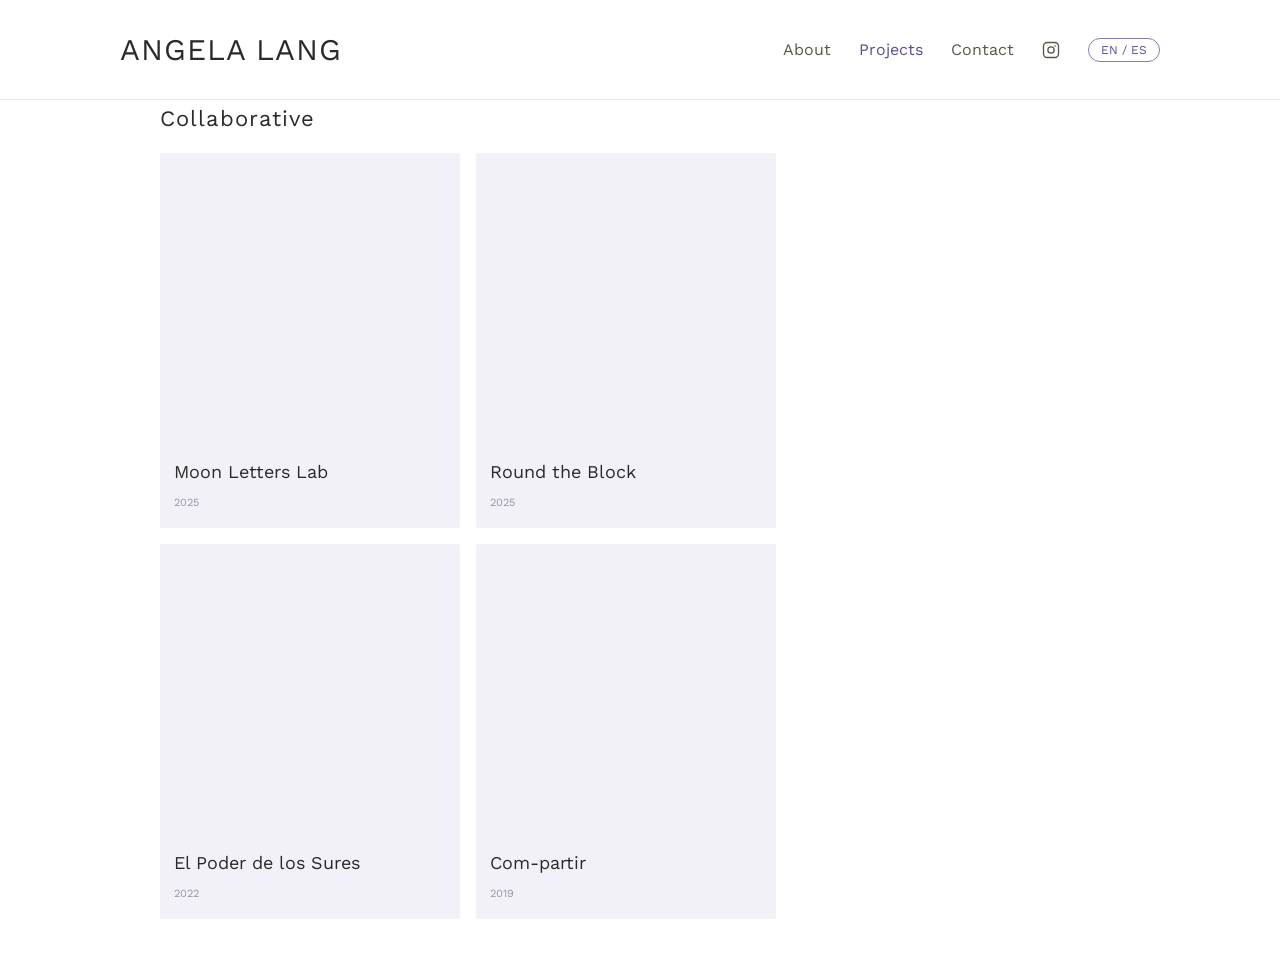
==== collaborations.html @ 2eeb550e "initial site upload" ====
<!DOCTYPE html>
<html lang="en">
<head>
<meta charset="UTF-8">
<meta name="viewport" content="width=device-width, initial-scale=1.0">
<title>Collaborative &mdash; Angela Lang</title>
<link rel="preconnect" href="https://fonts.googleapis.com">
<link href="https://fonts.googleapis.com/css2?family=Work+Sans:wght@400;500&display=swap" rel="stylesheet">
<link rel="stylesheet" href="css/style.css">
</head>
<body>

<header class="site-header">
  <div class="wrap nav-row">
    <a href="index.html" class="wordmark">Angela Lang</a>
    <button class="menu-toggle" aria-label="Menu">&#9776;</button>
    <nav class="primary-nav">
      <a href="about.html">About</a>
      <div class="nav-dropdown" tabindex="0">
        <a href="literary.html" class="active">Projects</a>
        <div class="nav-dropdown-menu">
          <a href="literary.html">Literary</a>
          <a href="series.html">Visual</a>
          <a href="collaborations.html">Collaborative</a>
        </div>
      </div>
      <a href="contact.html">Contact</a>
      <a href="https://www.instagram.com/portableangela/" target="_blank" rel="noopener" class="nav-icon" aria-label="Instagram"><svg width="18" height="18" viewBox="0 0 24 24" fill="none" stroke="currentColor" stroke-width="1.8"><rect x="2" y="2" width="20" height="20" rx="5"/><circle cx="12" cy="12" r="4.2"/><circle cx="17.4" cy="6.6" r="1.1" fill="currentColor" stroke="none"/></svg></a>
      <button class="lang-toggle">EN / ES</button>
    </nav>
  </div>
</header>

<main class="wrap">
  <h1 class="section-label" data-category-label style="font-size:22px; text-transform:none; color:var(--ink);"></h1>
  <div class="project-grid project-grid--two-col" data-project-grid></div>
</main>


<script src="content.js"></script>
<script src="js/main.js"></script>
<script>renderProjectCategory("collaborations");</script>
</body>
</html>
---- css/style.css ----
/* ---- tokens ---- */
:root {
  --bg: #FFFFFF;
  --bg-alt: #F7F6FA;
  --surface: #F3F1F8;
  --surface-alt: #FAF9FC;
  --border: #EAE8F1;
  --ink: #2B2A28;
  --text-secondary: #5B564C;
  --text-muted: #9A94A8;
  --accent: #8A7CA8;
  --accent-text: #5A4E92;
  --accent-strong: #6F5F9E;

  --font-display: 'Work Sans', sans-serif;
  --font-body: 'Work Sans', sans-serif;
}

* { box-sizing: border-box; }

html { scroll-behavior: smooth; }

body {
  margin: 0;
  background: var(--bg);
  color: var(--ink);
  font-family: var(--font-body);
  font-size: 16px;
  line-height: 1.7;
  -webkit-font-smoothing: antialiased;
}

a { color: inherit; text-decoration: none; }
img { max-width: 100%; display: block; }

.eyebrow {
  font-family: var(--font-display);
  font-size: 13px;
  letter-spacing: 0.06em;
  text-transform: uppercase;
  color: var(--accent-text);
}

/* ---- layout shell ---- */
.wrap {
  max-width: 1040px;
  margin: 0 auto;
  padding: 0 40px;
}

@media (max-width: 640px) {
  .wrap { padding: 0 20px; }
}

/* ---- header / nav ---- */
header.site-header {
  border-bottom: 0.5px solid var(--border);
}

.nav-row {
  display: flex;
  justify-content: space-between;
  align-items: center;
  padding: 24px 0;
}

.wordmark {
  font-family: var(--font-display);
  font-size: 30px;
  text-transform: uppercase;
  letter-spacing: 0.03em;
  color: var(--ink);
}

nav.primary-nav {
  display: flex;
  align-items: center;
  gap: 28px;
  font-size: 16px;
  color: var(--text-secondary);
}

nav.primary-nav a:hover,
nav.primary-nav a.active { color: var(--accent-text); }

.nav-dropdown { position: relative; }

.nav-dropdown-menu {
  position: absolute;
  top: 26px;
  left: -12px;
  background: var(--bg);
  border: 0.5px solid var(--border);
  border-radius: 6px;
  padding: 8px 0;
  min-width: 150px;
  box-shadow: 0 8px 24px rgba(43,42,40,0.06);
  display: none;
  z-index: 20;
}

.nav-dropdown:hover .nav-dropdown-menu,
.nav-dropdown:focus-within .nav-dropdown-menu { display: block; }

.nav-dropdown-menu a {
  display: block;
  padding: 8px 16px;
  font-size: 13px;
  color: var(--text-secondary);
}

.nav-dropdown-menu a:hover { color: var(--accent-text); background: var(--surface-alt); }

.lang-toggle {
  border: 0.5px solid var(--accent);
  color: var(--accent-text);
  border-radius: 14px;
  padding: 4px 12px;
  font-size: 12px;
  background: none;
  cursor: pointer;
  font-family: var(--font-body);
}

.nav-icon {
  display: flex;
  align-items: center;
  color: var(--text-secondary);
}

.nav-icon:hover { color: var(--accent-text); }

.menu-toggle {
  display: none;
  background: none;
  border: none;
  font-size: 22px;
  color: var(--ink);
  cursor: pointer;
}

@media (max-width: 760px) {
  nav.primary-nav { display: none; }
  .menu-toggle { display: block; }
  nav.primary-nav.open {
    display: flex;
    flex-direction: column;
    align-items: flex-start;
    gap: 14px;
    position: absolute;
    top: 68px;
    left: 0;
    right: 0;
    background: var(--bg);
    border-bottom: 0.5px solid var(--border);
    padding: 20px 40px;
    z-index: 30;
  }
  .nav-dropdown-menu { position: static; box-shadow: none; border: none; padding: 4px 0 0 12px; }
}

/* ---- hero ---- */
.hero {
  text-align: center;
  padding: 64px 0 48px;
}

.hero h1 {
  font-family: var(--font-body);
  font-weight: 400;
  font-size: 34px;
  letter-spacing: 0.01em;
  line-height: 1.3;
  color: var(--ink);
  max-width: 560px;
  margin: 0 auto 18px;
}

.hero p {
  font-size: 17px;
  color: var(--text-secondary);
  max-width: 480px;
  margin: 0 auto;
}

/* ---- section labels ---- */
.section-label {
  font-family: var(--font-display);
  font-weight: 400;
  font-size: 18px;
  text-transform: uppercase;
  letter-spacing: 0.05em;
  color: var(--text-muted);
  margin: 0 0 16px;
}

/* ---- project grid / cards ---- */
.project-grid {
  display: grid;
  grid-template-columns: repeat(3, 1fr);
  gap: 16px;
  margin-bottom: 48px;
}

.project-grid--two-col {
  grid-template-columns: repeat(2, minmax(0, 300px));
  justify-content: start;
}

@media (max-width: 640px) {
  .project-grid { grid-template-columns: 1fr 1fr; }
}

.project-card {
  background: var(--surface);
  border-radius: 2px;
  aspect-ratio: 4 / 5;
  display: flex;
  align-items: flex-end;
  padding: 14px;
  transition: background 0.15s ease;
}

.project-card:hover { background: #ECE9F5; }

.project-card .tag {
  font-family: var(--font-display);
  font-size: 18px;
  color: var(--ink);
  display: block;
}

.project-card .title {
  font-size: 11px;
  color: var(--text-muted);
}

/* ---- project category intro ---- */
.category-intro {
  max-width: 560px;
  color: var(--text-secondary);
  font-size: 14px;
  margin-bottom: 28px;
}

/* ---- project detail ---- */
.detail-meta {
  font-size: 11px;
  color: var(--text-muted);
  text-transform: uppercase;
  letter-spacing: 0.05em;
  margin-bottom: 8px;
}

.detail-title {
  font-family: var(--font-display);
  font-weight: 500;
  font-size: 28px;
  color: var(--ink);
  margin: 0 0 14px;
}

.detail-description {
  font-size: 15px;
  color: var(--text-secondary);
  max-width: 580px;
  margin-bottom: 22px;
}

.detail-body {
  font-size: 15px;
  color: var(--text-secondary);
  max-width: 580px;
  margin-bottom: 28px;
}

.detail-image {
  background: var(--surface);
  border-radius: 2px;
  aspect-ratio: 16 / 10;
  max-width: 580px;
  margin: 0 0 8px;
}

.detail-image-caption {
  font-size: 12px;
  color: var(--text-muted);
  max-width: 580px;
  margin: 0 0 28px;
}

.detail-gallery {
  display: grid;
  grid-template-columns: repeat(3, 1fr);
  gap: 12px;
  max-width: 580px;
  margin: 0 0 8px;
}

.detail-gallery-frame {
  background: var(--surface);
  border-radius: 2px;
  aspect-ratio: 4 / 5;
}

.detail-carousel {
  position: relative;
  max-width: 580px;
  margin: 0 0 8px;
}

.detail-carousel-viewport {
  overflow: hidden;
  border-radius: 2px;
}

.detail-carousel-track {
  display: flex;
  transition: transform 0.3s ease;
}

.detail-carousel-frame {
  flex: 0 0 100%;
  background: var(--surface);
  aspect-ratio: 16 / 10;
}

.carousel-arrow {
  position: absolute;
  top: 50%;
  transform: translateY(-50%);
  width: 32px;
  height: 32px;
  border-radius: 50%;
  border: 0.5px solid var(--border);
  background: rgba(255, 255, 255, 0.85);
  color: var(--ink);
  font-size: 15px;
  display: flex;
  align-items: center;
  justify-content: center;
  cursor: pointer;
}

.carousel-arrow:hover { background: var(--bg); color: var(--accent-text); }
.carousel-arrow--prev { left: 10px; }
.carousel-arrow--next { right: 10px; }

.carousel-dots {
  display: flex;
  justify-content: center;
  gap: 8px;
  margin-top: 12px;
}

.carousel-dot {
  width: 7px;
  height: 7px;
  border-radius: 50%;
  border: none;
  background: var(--border);
  padding: 0;
  cursor: pointer;
}

.carousel-dot.active { background: var(--accent); }

.detail-carousel-caption {
  display: none;
  font-size: 12px;
  color: var(--text-muted);
  text-align: center;
  margin-top: 10px;
}

.detail-carousel-caption.active { display: block; }

@media (max-width: 640px) {
  .detail-gallery { grid-template-columns: repeat(3, 1fr); gap: 8px; }
}

.detail-links {
  margin-top: 32px;
}

.detail-links a {
  display: block;
  color: var(--accent-text);
  font-size: 14px;
  margin-bottom: 16px;
}

.detail-links a:hover { text-decoration: underline; }

.back-link {
  display: inline-block;
  font-size: 13px;
  color: var(--text-muted);
  margin-bottom: 24px;
}

.back-link:hover { color: var(--accent-text); }

/* ---- about page ---- */
.about-grid {
  display: grid;
  grid-template-columns: 180px 1fr;
  gap: 32px;
  padding: 36px 0;
}

@media (max-width: 640px) {
  .about-grid { grid-template-columns: 1fr; }
}

.about-photo {
  background: var(--surface);
  border-radius: 2px;
  aspect-ratio: 3 / 4;
}

.about-name {
  font-family: var(--font-display);
  font-size: 24px;
  color: var(--ink);
  margin: 0 0 12px;
}

.about-bio {
  font-size: 14px;
  color: var(--text-secondary);
}

.list-block {
  font-size: 14px;
  color: var(--text-secondary);
  line-height: 1.9;
  margin: 0 0 32px;
}

.cv-columns {
  display: grid;
  grid-template-columns: repeat(3, 1fr);
  gap: 24px;
  margin-bottom: 32px;
}

@media (max-width: 640px) {
  .cv-columns { grid-template-columns: 1fr; }
}

.cv-columns h3 {
  font-family: var(--font-display);
  font-weight: 500;
  font-size: 15px;
  text-transform: uppercase;
  letter-spacing: 0.03em;
  color: var(--text-muted);
  margin: 0 0 10px;
}

.cv-columns p {
  font-size: 13px;
  color: var(--text-secondary);
  line-height: 1.8;
  margin: 0;
}

/* ---- contact page ---- */
.contact-hero {
  text-align: center;
  padding: 52px 0 8px;
}

.contact-hero h1 {
  font-family: var(--font-display);
  font-weight: 500;
  font-size: 26px;
  margin: 0 0 10px;
}

.contact-hero p {
  font-size: 14px;
  color: var(--text-secondary);
  max-width: 400px;
  margin: 0 auto;
}

.contact-form {
  max-width: 420px;
  margin: 28px auto 0;
}

.contact-form input,
.contact-form textarea {
  width: 100%;
  background: var(--surface-alt);
  border: 0.5px solid var(--border);
  border-radius: 2px;
  padding: 10px 12px;
  font-size: 13px;
  color: var(--ink);
  font-family: var(--font-body);
  margin-bottom: 12px;
  resize: none;
}

.contact-form button {
  width: 100%;
  background: var(--accent);
  color: #F7F6FA;
  border: none;
  padding: 11px;
  border-radius: 2px;
  font-size: 13px;
  font-family: var(--font-body);
  cursor: pointer;
}

.contact-form button:hover { background: var(--accent-strong); }

.newsletter-box {
  max-width: 420px;
  margin: 38px auto 0;
  padding: 22px 24px;
  background: var(--surface);
  border-radius: 6px;
  text-align: center;
}

.newsletter-box h2 {
  font-family: var(--font-display);
  font-weight: 500;
  font-size: 15px;
  margin: 0 0 6px;
}

.newsletter-box p {
  font-size: 12px;
  color: var(--text-secondary);
  margin: 0 0 14px;
  line-height: 1.6;
}

.newsletter-form {
  display: flex;
  gap: 8px;
}

.newsletter-form input {
  flex: 1;
  background: var(--surface-alt);
  border: 0.5px solid var(--border);
  border-radius: 2px;
  padding: 8px 10px;
  font-size: 12px;
  color: var(--ink);
  font-family: var(--font-body);
}

.newsletter-form button {
  background: var(--ink);
  color: var(--bg-alt);
  border: none;
  padding: 8px 16px;
  border-radius: 2px;
  font-size: 12px;
  font-family: var(--font-body);
  white-space: nowrap;
  cursor: pointer;
}

.contact-social {
  text-align: center;
  font-size: 12px;
  color: var(--text-muted);
  padding: 32px 0 0;
}

/* ---- footer ---- */
footer.site-footer {
  border-top: 0.5px solid var(--border);
  padding: 22px 0;
  display: flex;
  justify-content: space-between;
  font-size: 12px;
  color: var(--text-muted);
  margin-top: 24px;
}

/* ---- focus visibility ---- */
a:focus-visible, button:focus-visible, input:focus-visible, textarea:focus-visible {
  outline: 2px solid var(--accent);
  outline-offset: 2px;
}

@media (prefers-reduced-motion: reduce) {
  html { scroll-behavior: auto; }
  * { transition: none !important; }
}
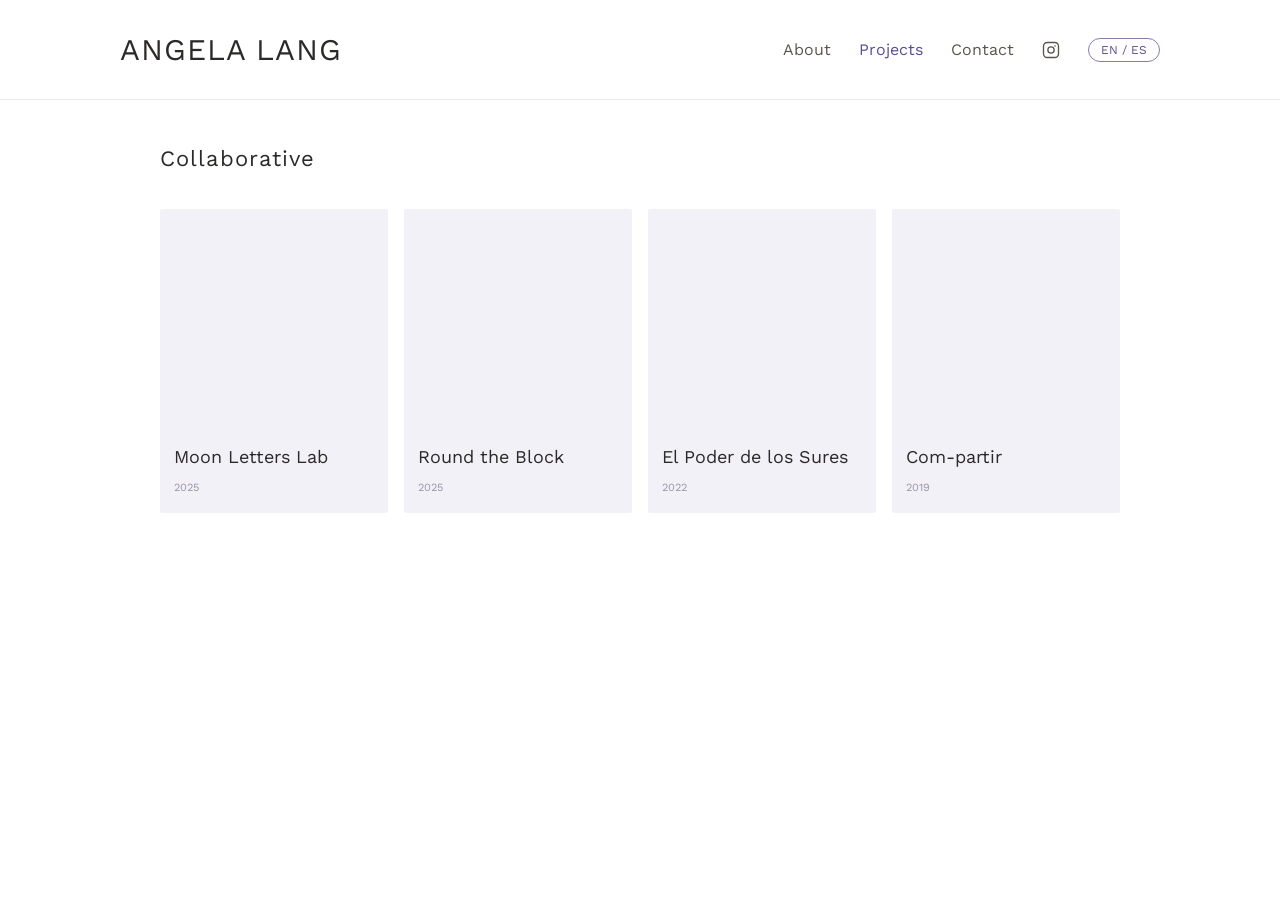
==== commit 2a12d91b: "Layout and spacing updates" ====
--- a/collaborations.html
+++ b/collaborations.html
@@ -33,7 +33,7 @@
 
 <main class="wrap">
   <h1 class="section-label" data-category-label style="font-size:22px; text-transform:none; color:var(--ink);"></h1>
-  <div class="project-grid project-grid--two-col" data-project-grid></div>
+  <div class="project-grid project-grid--cols-4" data-project-grid></div>
 </main>
 
 
--- a/css/style.css
+++ b/css/style.css
@@ -191,7 +191,7 @@
   text-transform: uppercase;
   letter-spacing: 0.05em;
   color: var(--text-muted);
-  margin: 0 0 16px;
+  margin: 40px 0 32px;
 }
 
 /* ---- project grid / cards ---- */
@@ -202,9 +202,27 @@
   margin-bottom: 48px;
 }
 
-.project-grid--two-col {
-  grid-template-columns: repeat(2, minmax(0, 300px));
-  justify-content: start;
+.project-grid--cols-3 {
+  grid-template-columns: repeat(3, 1fr);
+}
+
+.project-grid--cols-4 {
+  grid-template-columns: repeat(4, 1fr);
+}
+
+.project-grid--cols-3 .project-card,
+.project-grid--cols-4 .project-card {
+  aspect-ratio: 3 / 4;
+}
+
+@media (max-width: 760px) {
+  .project-grid--cols-3,
+  .project-grid--cols-4 { grid-template-columns: repeat(2, 1fr); }
+}
+
+@media (max-width: 480px) {
+  .project-grid--cols-3,
+  .project-grid--cols-4 { grid-template-columns: 1fr; }
 }
 
 @media (max-width: 640px) {
@@ -237,10 +255,12 @@
 
 /* ---- project category intro ---- */
 .category-intro {
-  max-width: 560px;
-  color: var(--text-secondary);
-  font-size: 14px;
-  margin-bottom: 28px;
+  max-width: 620px;
+  color: var(--text-secondary);
+  font-size: 15px;
+  line-height: 1.7;
+  margin: 0 0 40px;
+  text-align: justify;
 }
 
 /* ---- project detail ---- */
@@ -265,6 +285,7 @@
   color: var(--text-secondary);
   max-width: 580px;
   margin-bottom: 22px;
+  text-align: justify;
 }
 
 .detail-body {
@@ -272,6 +293,7 @@
   color: var(--text-secondary);
   max-width: 580px;
   margin-bottom: 28px;
+  text-align: justify;
 }
 
 .detail-image {
@@ -279,7 +301,7 @@
   border-radius: 2px;
   aspect-ratio: 16 / 10;
   max-width: 580px;
-  margin: 0 0 8px;
+  margin: 28px 0 32px;
 }
 
 .detail-image-caption {
@@ -294,7 +316,7 @@
   grid-template-columns: repeat(3, 1fr);
   gap: 12px;
   max-width: 580px;
-  margin: 0 0 8px;
+  margin: 28px 0 8px;
 }
 
 .detail-gallery-frame {
@@ -306,7 +328,7 @@
 .detail-carousel {
   position: relative;
   max-width: 580px;
-  margin: 0 0 8px;
+  margin: 28px 0 32px;
 }
 
 .detail-carousel-viewport {
@@ -380,7 +402,7 @@
 }
 
 .detail-links {
-  margin-top: 32px;
+  margin-top: 44px;
 }
 
 .detail-links a {
@@ -406,7 +428,7 @@
   display: grid;
   grid-template-columns: 180px 1fr;
   gap: 32px;
-  padding: 36px 0;
+  padding: 64px 0 36px;
 }
 
 @media (max-width: 640px) {
@@ -429,24 +451,31 @@
 .about-bio {
   font-size: 14px;
   color: var(--text-secondary);
+  text-align: justify;
 }
 
 .list-block {
   font-size: 14px;
   color: var(--text-secondary);
   line-height: 1.9;
-  margin: 0 0 32px;
+  margin: 0 0 56px;
 }
 
 .cv-columns {
   display: grid;
-  grid-template-columns: repeat(3, 1fr);
+  grid-template-columns: repeat(2, 1fr);
   gap: 24px;
   margin-bottom: 32px;
 }
 
+.cv-columns > div:last-child {
+  grid-column: 1 / -1;
+  margin-top: 32px;
+}
+
 @media (max-width: 640px) {
   .cv-columns { grid-template-columns: 1fr; }
+  .cv-columns > div:last-child { margin-top: 0; }
 }
 
 .cv-columns h3 {
